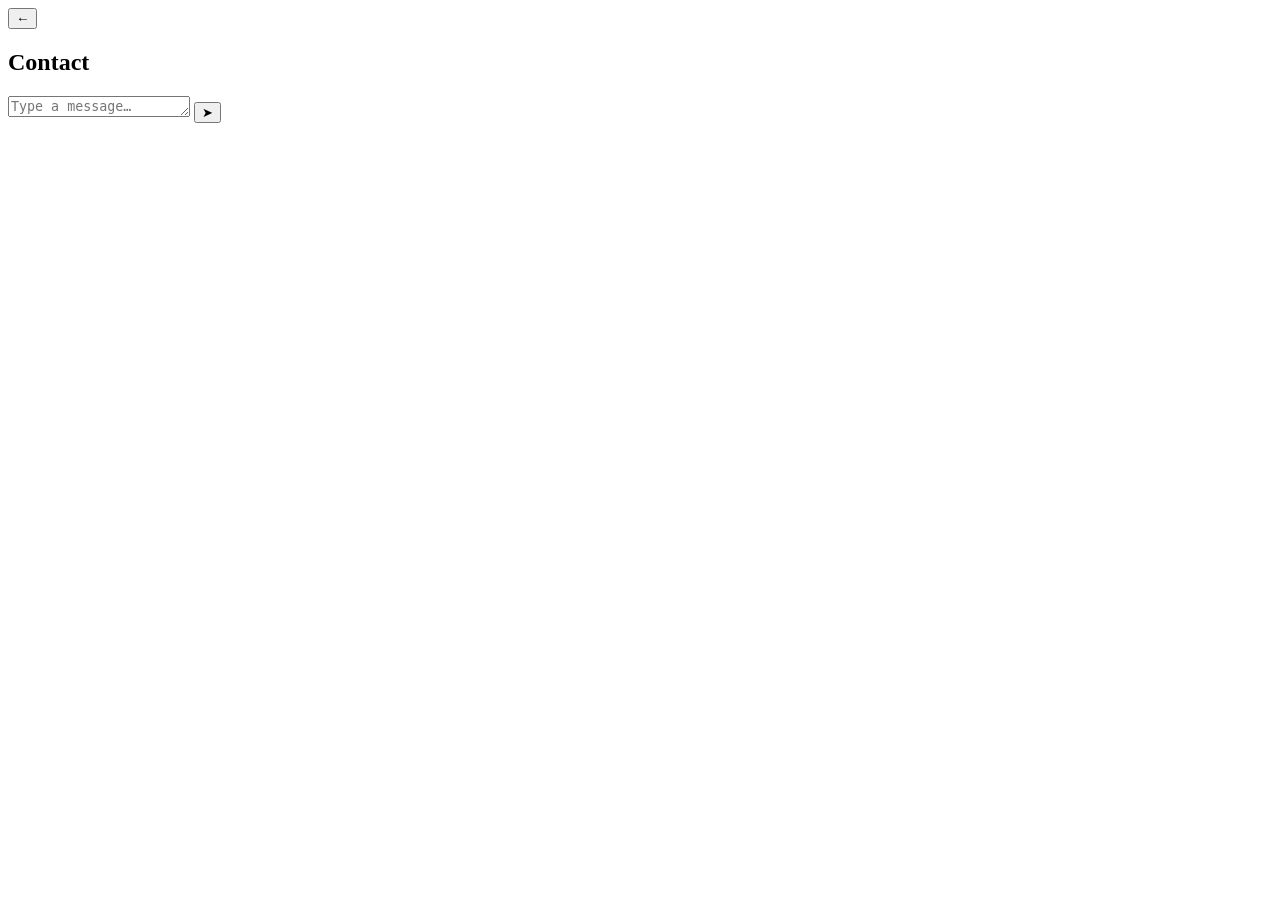
==== chat.html @ 70c84e62 "Add initial chat HTML structure" ====
<!DOCTYPE html>
<html lang="en">
<head>
  <meta charset="UTF-8" />
  <meta name="viewport" content="width=device-width, initial-scale=1.0"/>
  <meta name="theme-color" content="#0084ff" />
  <title>Chat – Fake Messenger</title>
  <link rel="stylesheet" href="chat.css" />
</head>
<body>
  <div class="chat-app">
    <header class="chat-header">
      <button id="backBtn" aria-label="Back to chats">←</button>
      <div class="header-info">
        <div class="header-avatar" id="headerAvatar"></div>
        <h2 id="chatName">Contact</h2>
      </div>
    </header>

    <main class="message-list" id="messageList"></main>

    <!-- Normal reply box (visible only when allowed) -->
    <div class="reply-box" id="replyBox">
      <textarea
        id="messageInput"
        placeholder="Type a message…"
        rows="1"
        aria-label="Message"
      ></textarea>
      <button id="sendBtn" aria-label="Send message">
        <span aria-hidden="true">➤</span>
      </button>
    </div>

    <!-- Non-reply notice (shown for MPESA, Safaricom, etc.) -->
    <div class="no-reply" id="noReplyNotice" style="display:none;">
      <p>Sender can't accept replies. Contact them directly.</p>
    </div>
  </div>

  <script src="chat.js"></script>
</body>
</html>
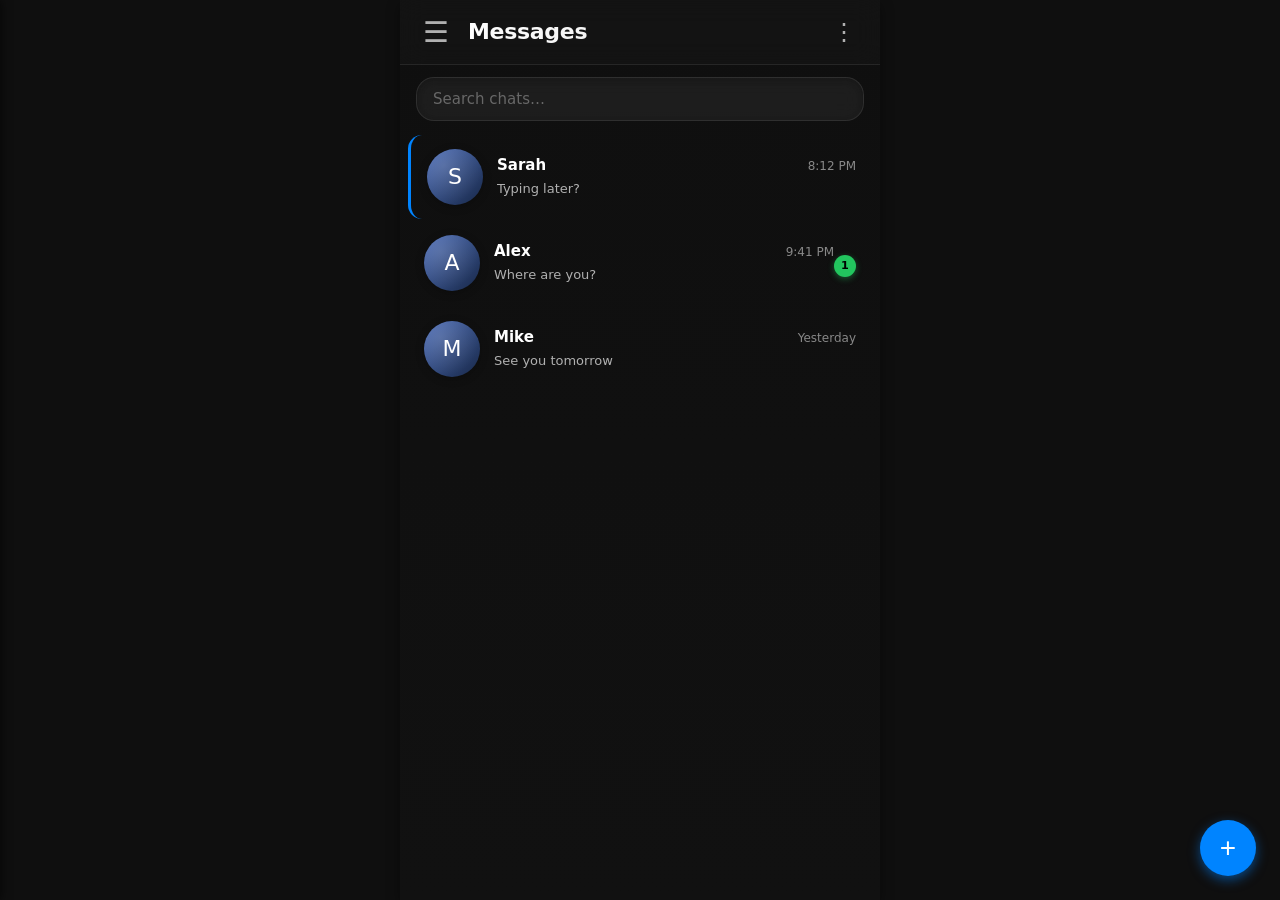
==== commit 58836a5a: "Update chat.html" ====
--- a/chat.html
+++ b/chat.html
@@ -36,6 +36,12 @@
     <div class="no-reply" id="noReplyNotice" style="display:none;">
       <p>Sender can't accept replies. Contact them directly.</p>
     </div>
+
+    <!-- Message context bar (hidden by default) -->
+    <div class="message-context-bar" id="messageContextBar">
+      <button id="deleteMessageBtn">🗑️ Delete message</button>
+    </div>
+    <div class="context-backdrop" id="contextBackdrop"></div>
   </div>
 
   <script src="chat.js"></script>
--- a/chat.css
+++ b/chat.css
@@ -0,0 +1,273 @@
+/* ========== CHAT PAGE (Dark Messenger Theme) ========== */
+*,
+*::before,
+*::after {
+  margin: 0;
+  padding: 0;
+  box-sizing: border-box;
+}
+
+:root {
+  --bg-primary: #0f0f0f;
+  --bg-secondary: #1c1c1c;
+  --bg-hover: #252525;
+  --border-color: rgba(255,255,255,0.08);
+  --text-primary: #ffffff;
+  --text-secondary: #b0b0b0;
+  --text-muted: #888888;
+  --accent: #0084ff;
+  --incoming-bg: #262628;
+  --outgoing-bg: #0084ff;
+  --radius-sm: 10px;
+  --radius-md: 16px;
+  --radius-lg: 20px;
+  --font-family: system-ui, -apple-system, 'Segoe UI', Roboto, Helvetica, Arial, sans-serif;
+}
+
+body {
+  background: var(--bg-primary);
+  color: var(--text-primary);
+  font-family: var(--font-family);
+  line-height: 1.4;
+  min-height: 100vh;
+  -webkit-font-smoothing: antialiased;
+}
+
+.chat-app {
+  max-width: 480px;
+  margin: 0 auto;
+  background: var(--bg-primary);
+  min-height: 100vh;
+  display: flex;
+  flex-direction: column;
+  box-shadow: 0 0 12px rgba(0,0,0,0.5);
+}
+
+/* --- Header --- */
+.chat-header {
+  display: flex;
+  align-items: center;
+  padding: 12px 16px;
+  background: rgba(255,255,255,0.02);
+  backdrop-filter: blur(12px);
+  -webkit-backdrop-filter: blur(12px);
+  border-bottom: 1px solid var(--border-color);
+  position: sticky;
+  top: 0;
+  z-index: 10;
+  gap: 12px;
+}
+
+#backBtn {
+  background: none;
+  border: none;
+  color: var(--accent);
+  font-size: 1.6rem;
+  cursor: pointer;
+  width: 40px;
+  height: 40px;
+  border-radius: 50%;
+  display: flex;
+  align-items: center;
+  justify-content: center;
+  transition: background 0.15s;
+}
+#backBtn:hover {
+  background: rgba(255,255,255,0.08);
+}
+
+.header-info {
+  display: flex;
+  align-items: center;
+  gap: 10px;
+  flex: 1;
+}
+
+.header-avatar {
+  width: 44px;
+  height: 44px;
+  border-radius: 50%;
+  background: linear-gradient(135deg, #4b6cb7, #182848);
+  display: flex;
+  align-items: center;
+  justify-content: center;
+  font-size: 18px;
+  font-weight: 600;
+  box-shadow: 0 2px 6px rgba(0,0,0,0.3);
+}
+
+#chatName {
+  font-size: 1.2rem;
+  font-weight: 600;
+  white-space: nowrap;
+  overflow: hidden;
+  text-overflow: ellipsis;
+}
+
+/* --- Messages --- */
+.message-list {
+  flex: 1;
+  padding: 16px 12px;
+  overflow-y: auto;
+  display: flex;
+  flex-direction: column;
+  gap: 4px;
+}
+
+.message-row {
+  display: flex;
+  margin-bottom: 8px;
+}
+
+.message-row.incoming {
+  justify-content: flex-start;
+}
+
+.message-row.outgoing {
+  justify-content: flex-end;
+}
+
+.message-bubble {
+  max-width: 80%;
+  padding: 10px 14px;
+  border-radius: var(--radius-lg);
+  position: relative;
+  word-wrap: break-word;
+}
+
+.message-row.incoming .message-bubble {
+  background: var(--incoming-bg);
+  border-bottom-left-radius: 4px;
+  color: #fff;
+}
+
+.message-row.outgoing .message-bubble {
+  background: var(--outgoing-bg);
+  border-bottom-right-radius: 4px;
+  color: #fff;
+}
+
+.message-text {
+  font-size: 0.95rem;
+  line-height: 1.4;
+}
+
+.message-meta {
+  display: flex;
+  justify-content: flex-end;
+  align-items: center;
+  gap: 4px;
+  margin-top: 2px;
+  font-size: 0.7rem;
+  color: rgba(255,255,255,0.7);
+}
+
+.message-time {
+  margin-right: 2px;
+}
+
+.message-state {
+  font-size: 0.75rem;
+}
+
+/* Delivery state icons */
+.state-sent::after {
+  content: "✓";
+}
+.state-delivered::after {
+  content: "✓✓";
+}
+.state-read::after {
+  content: "✓✓";
+  color: #34b7f1; /* blue double tick */
+}
+
+/* Empty / loading */
+.empty-chat {
+  text-align: center;
+  color: var(--text-muted);
+  margin-top: 40px;
+}
+
+/* --- Reply box --- */
+.reply-box {
+  padding: 12px 16px;
+  background: #1c1c1c;
+  display: flex;
+  align-items: flex-end;
+  gap: 8px;
+  border-top: 1px solid var(--border-color);
+}
+
+.reply-box textarea {
+  flex: 1;
+  padding: 10px 14px;
+  border-radius: 24px;
+  background: rgba(255,255,255,0.08);
+  border: 1px solid transparent;
+  color: white;
+  font-family: inherit;
+  font-size: 0.95rem;
+  resize: none;
+  outline: none;
+  max-height: 120px;
+  transition: border-color 0.15s;
+}
+.reply-box textarea:focus {
+  border-color: var(--accent);
+  background: rgba(255,255,255,0.12);
+}
+
+#sendBtn {
+  width: 46px;
+  height: 46px;
+  border-radius: 50%;
+  background: var(--accent);
+  border: none;
+  color: white;
+  font-size: 1.3rem;
+  display: flex;
+  align-items: center;
+  justify-content: center;
+  cursor: pointer;
+  transition: transform 0.15s, background 0.15s;
+  flex-shrink: 0;
+}
+#sendBtn:hover {
+  background: #1a8dff;
+  transform: scale(1.05);
+}
+#sendBtn:active {
+  transform: scale(0.95);
+}
+
+/* --- No-reply notice --- */
+.no-reply {
+  padding: 20px;
+  text-align: center;
+  background: #1c1c1c;
+  border-top: 1px solid var(--border-color);
+  color: var(--text-secondary);
+  font-style: italic;
+  font-size: 0.9rem;
+}
+
+/* ========== Focus ========== */
+#backBtn:focus-visible,
+#sendBtn:focus-visible,
+textarea:focus-visible {
+  outline: 2px solid var(--accent);
+  outline-offset: 2px;
+}
+
+/* ========== Scrollbar ========== */
+.message-list::-webkit-scrollbar {
+  width: 4px;
+}
+.message-list::-webkit-scrollbar-track {
+  background: transparent;
+}
+.message-list::-webkit-scrollbar-thumb {
+  background: rgba(255,255,255,0.15);
+  border-radius: 4px;
+}
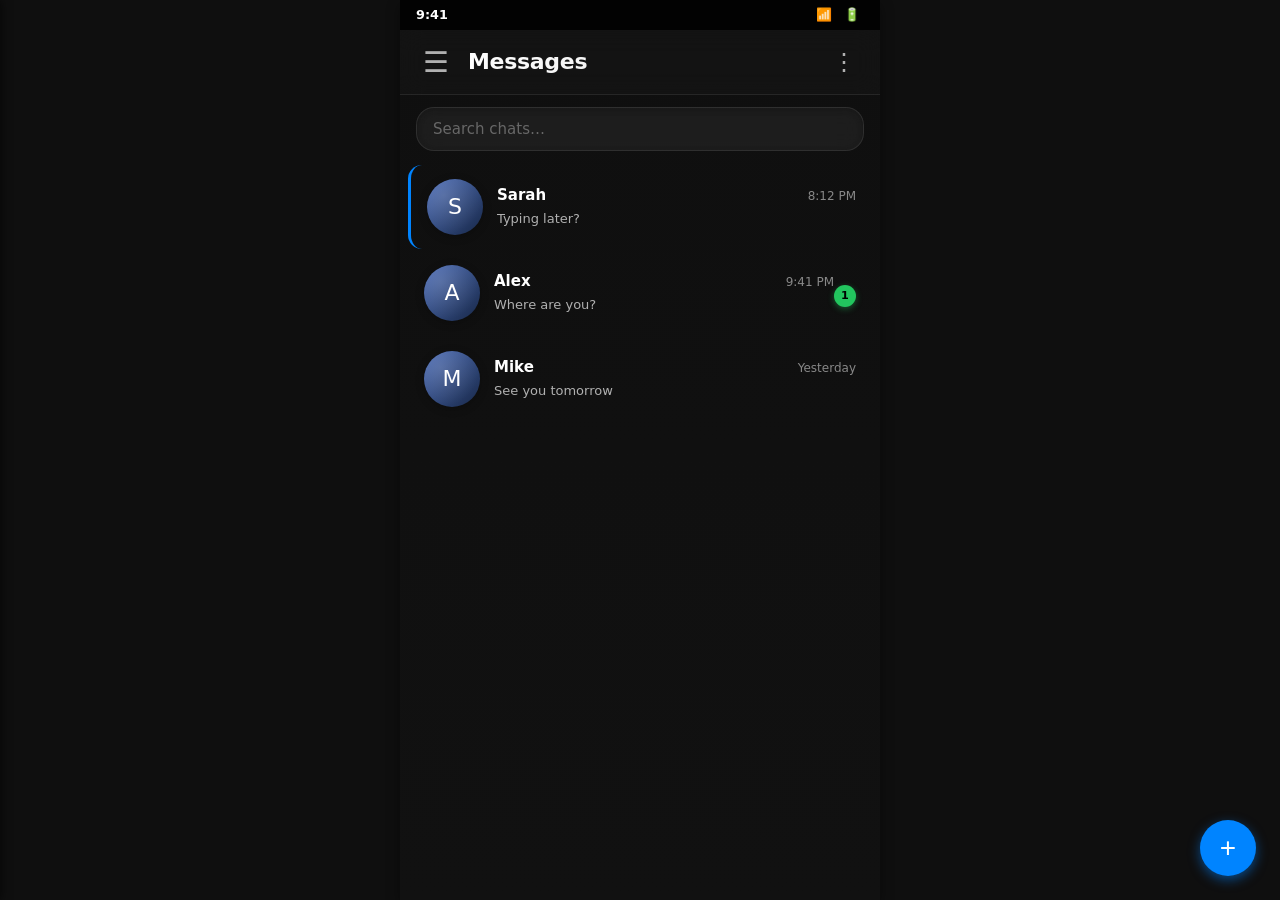
==== commit a1b2bc21: "Update chat.html" ====
--- a/chat.html
+++ b/chat.html
@@ -2,20 +2,28 @@
 <html lang="en">
 <head>
   <meta charset="UTF-8" />
-  <meta name="viewport" content="width=device-width, initial-scale=1.0"/>
+  <meta name="viewport" content="width=device-width, initial-scale=1.0, viewport-fit=cover"/>
   <meta name="theme-color" content="#0084ff" />
   <title>Chat – Fake Messenger</title>
   <link rel="stylesheet" href="chat.css" />
 </head>
 <body>
   <div class="chat-app">
-    <header class="chat-header">
-      <button id="backBtn" aria-label="Back to chats">←</button>
-      <div class="header-info">
-        <div class="header-avatar" id="headerAvatar"></div>
-        <h2 id="chatName">Contact</h2>
+
+    <!-- Sticky header group (status bar + chat header) -->
+    <div class="app-header">
+      <div class="status-bar">
+        <span class="status-time">9:41</span>
+        <span class="status-icons">📶 🔋</span>
       </div>
-    </header>
+      <header class="chat-header">
+        <button id="backBtn" aria-label="Back to chats">←</button>
+        <div class="header-info">
+          <div class="header-avatar" id="headerAvatar"></div>
+          <h2 id="chatName">Contact</h2>
+        </div>
+      </header>
+    </div>
 
     <main class="message-list" id="messageList"></main>
 
--- a/chat.css
+++ b/chat.css
@@ -24,12 +24,17 @@
   --font-family: system-ui, -apple-system, 'Segoe UI', Roboto, Helvetica, Arial, sans-serif;
 }
 
+html, body {
+  height: 100%;
+  margin: 0;
+  overflow: hidden;   /* disable body scroll */
+}
+
 body {
   background: var(--bg-primary);
   color: var(--text-primary);
   font-family: var(--font-family);
   line-height: 1.4;
-  min-height: 100vh;
   -webkit-font-smoothing: antialiased;
 }
 
@@ -37,25 +42,32 @@
   max-width: 480px;
   margin: 0 auto;
   background: var(--bg-primary);
-  min-height: 100vh;
+  height: 100%;
   display: flex;
   flex-direction: column;
   box-shadow: 0 0 12px rgba(0,0,0,0.5);
+  position: relative;
 }
 
 /* --- Header --- */
 .chat-header {
   display: flex;
   align-items: center;
-  padding: 12px 16px;
+
+  padding-top: calc(env(safe-area-inset-top, 0px) + 12px);
+  padding-right: 16px;
+  padding-bottom: 12px;
+  padding-left: 16px;
+
   background: rgba(255,255,255,0.02);
   backdrop-filter: blur(12px);
   -webkit-backdrop-filter: blur(12px);
+
   border-bottom: 1px solid var(--border-color);
-  position: sticky;
-  top: 0;
+
   z-index: 10;
   gap: 12px;
+  flex-shrink: 0;
 }
 
 #backBtn {
@@ -96,6 +108,17 @@
   box-shadow: 0 2px 6px rgba(0,0,0,0.3);
 }
 
+/* Organization avatar in header */
+.header-avatar.organization {
+  background: #2196F3;  /* fallback, overridden inline */
+  font-size: 20px;
+  font-weight: normal;
+}
+
+.org-icon {
+  font-size: 22px;
+}
+
 #chatName {
   font-size: 1.2rem;
   font-weight: 600;
@@ -107,8 +130,8 @@
 /* --- Messages --- */
 .message-list {
   flex: 1;
+  overflow-y: auto;
   padding: 16px 12px;
-  overflow-y: auto;
   display: flex;
   flex-direction: column;
   gap: 4px;
@@ -133,6 +156,8 @@
   border-radius: var(--radius-lg);
   position: relative;
   word-wrap: break-word;
+  cursor: pointer;
+  user-select: none;
 }
 
 .message-row.incoming .message-bubble {
@@ -170,7 +195,6 @@
   font-size: 0.75rem;
 }
 
-/* Delivery state icons */
 .state-sent::after {
   content: "✓";
 }
@@ -179,7 +203,7 @@
 }
 .state-read::after {
   content: "✓✓";
-  color: #34b7f1; /* blue double tick */
+  color: #34b7f1;
 }
 
 /* Empty / loading */
@@ -197,6 +221,7 @@
   align-items: flex-end;
   gap: 8px;
   border-top: 1px solid var(--border-color);
+  flex-shrink: 0;
 }
 
 .reply-box textarea {
@@ -250,6 +275,58 @@
   color: var(--text-secondary);
   font-style: italic;
   font-size: 0.9rem;
+  flex-shrink: 0;
+}
+
+/* ========== Message context bar (for long press) ========== */
+.message-context-bar {
+  position: fixed;
+  bottom: -100px;
+  left: 0;
+  right: 0;
+  max-width: 480px;
+  margin: 0 auto;
+  background: #1d1d1d;
+  border-radius: 24px 24px 0 0;
+  padding: 16px;
+  display: flex;
+  flex-direction: column;
+  gap: 10px;
+  z-index: 70;
+  transition: bottom 0.25s ease;
+}
+
+.message-context-bar.active {
+  bottom: 0;
+}
+
+.message-context-bar button {
+  background: rgba(255,255,255,0.06);
+  border: none;
+  color: white;
+  padding: 16px;
+  border-radius: 14px;
+  text-align: left;
+  font-size: 15px;
+  cursor: pointer;
+}
+.message-context-bar button:hover {
+  background: rgba(255,255,255,0.12);
+}
+
+/* Backdrop for context bar */
+.context-backdrop {
+  position: fixed;
+  inset: 0;
+  background: rgba(0,0,0,0.5);
+  z-index: 60;
+  opacity: 0;
+  pointer-events: none;
+  transition: opacity 0.2s;
+}
+.context-backdrop.visible {
+  opacity: 1;
+  pointer-events: auto;
 }
 
 /* ========== Focus ========== */
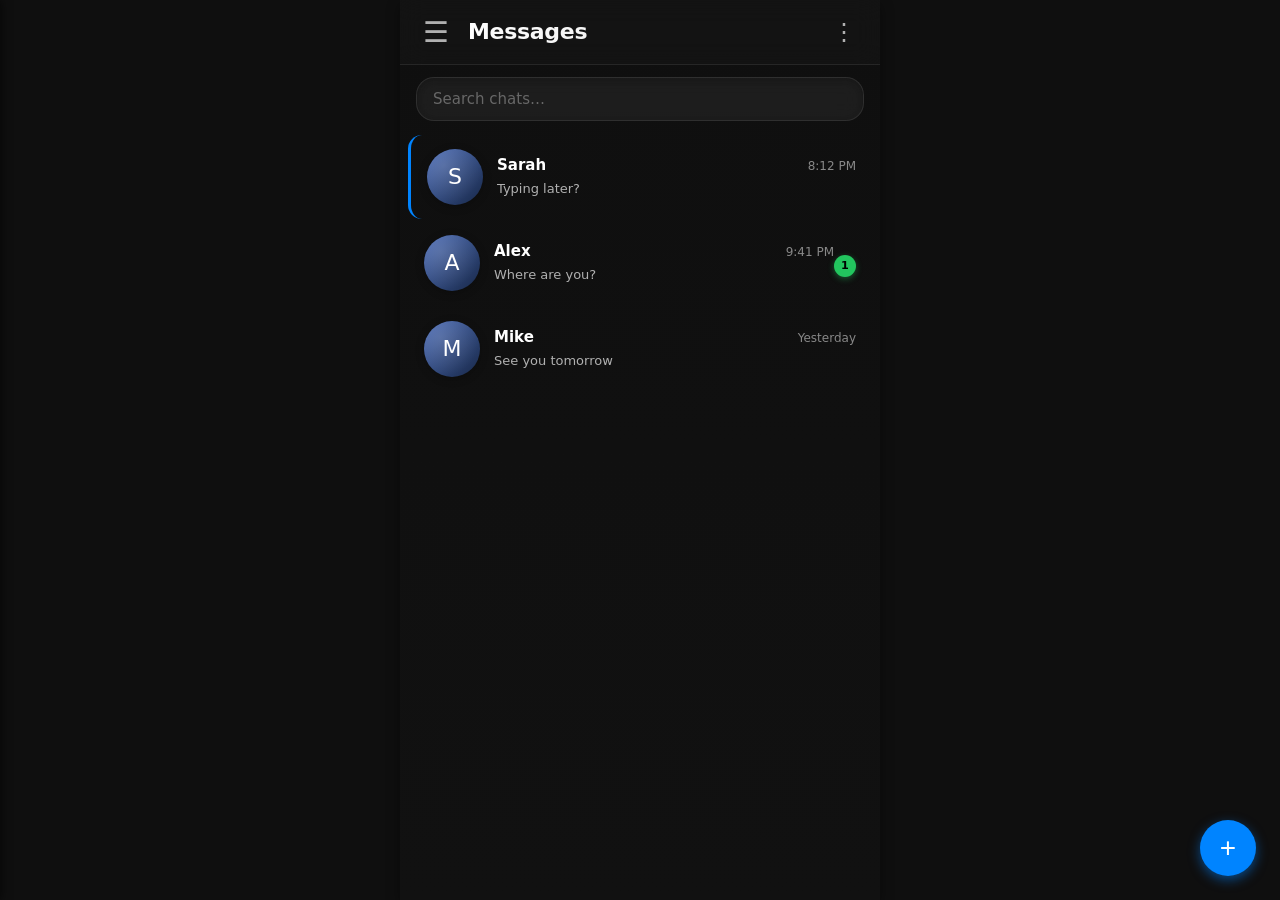
==== commit de2d1c9d: "Refactor chat header structure in chat.html Removed redundant header markup and simplified the chat " ====
--- a/chat.html
+++ b/chat.html
@@ -9,21 +9,13 @@
 </head>
 <body>
   <div class="chat-app">
-
-    <!-- Sticky header group (status bar + chat header) -->
-    <div class="app-header">
-      <div class="status-bar">
-        <span class="status-time">9:41</span>
-        <span class="status-icons">📶 🔋</span>
+    <header class="chat-header">
+      <button id="backBtn" aria-label="Back to chats">←</button>
+      <div class="header-info">
+        <div class="header-avatar" id="headerAvatar"></div>
+        <h2 id="chatName">Contact</h2>
       </div>
-      <header class="chat-header">
-        <button id="backBtn" aria-label="Back to chats">←</button>
-        <div class="header-info">
-          <div class="header-avatar" id="headerAvatar"></div>
-          <h2 id="chatName">Contact</h2>
-        </div>
-      </header>
-    </div>
+    </header>
 
     <main class="message-list" id="messageList"></main>
 
--- a/chat.css
+++ b/chat.css
@@ -27,7 +27,7 @@
 html, body {
   height: 100%;
   margin: 0;
-  overflow: hidden;   /* disable body scroll */
+  overflow: hidden;
 }
 
 body {
@@ -49,23 +49,46 @@
   position: relative;
 }
 
+/* ---------- Sticky header group ---------- */
+.app-header {
+  position: sticky;
+  top: 0;
+  z-index: 20;
+  background: transparent;
+  flex-shrink: 0;
+}
+
+/* ---------- Status Bar ---------- */
+.status-bar {
+  display: flex;
+  justify-content: space-between;
+  align-items: center;
+  padding: 6px 16px;
+  padding-top: calc(6px + env(safe-area-inset-top, 0px));
+  background: rgba(0, 0, 0, 0.85);
+  backdrop-filter: blur(10px);
+  -webkit-backdrop-filter: blur(10px);
+  font-size: 0.8rem;
+  color: #ffffff;
+}
+
+.status-time {
+  font-weight: 600;
+}
+
+.status-icons {
+  letter-spacing: 4px;
+}
+
 /* --- Header --- */
 .chat-header {
   display: flex;
   align-items: center;
-
-  padding-top: calc(env(safe-area-inset-top, 0px) + 12px);
-  padding-right: 16px;
-  padding-bottom: 12px;
-  padding-left: 16px;
-
+  padding: 12px 16px;
   background: rgba(255,255,255,0.02);
   backdrop-filter: blur(12px);
   -webkit-backdrop-filter: blur(12px);
-
   border-bottom: 1px solid var(--border-color);
-
-  z-index: 10;
   gap: 12px;
   flex-shrink: 0;
 }
@@ -110,7 +133,7 @@
 
 /* Organization avatar in header */
 .header-avatar.organization {
-  background: #2196F3;  /* fallback, overridden inline */
+  background: #2196F3;
   font-size: 20px;
   font-weight: normal;
 }
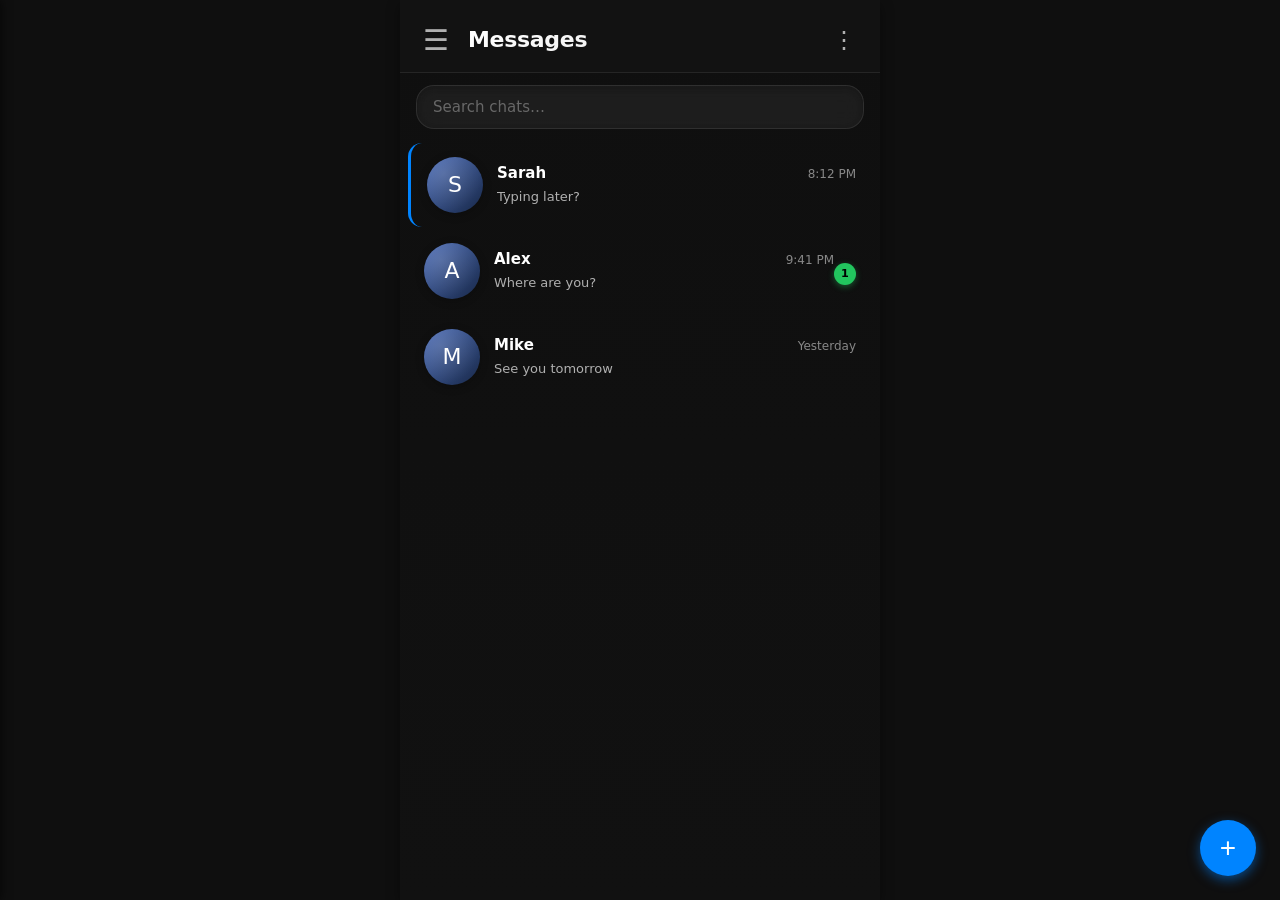
==== commit f3916563: "Add meta tags and button for chat options" ====
--- a/chat.html
+++ b/chat.html
@@ -3,8 +3,13 @@
 <head>
   <meta charset="UTF-8" />
   <meta name="viewport" content="width=device-width, initial-scale=1.0, viewport-fit=cover"/>
-  <meta name="theme-color" content="#0084ff" />
+  <meta name="apple-mobile-web-app-capable" content="yes" />
+  <meta name="apple-mobile-web-app-status-bar-style" content="default" />
+  <meta name="mobile-web-app-capable" content="yes" />
+  <meta name="theme-color" content="#0f0f0f" />
   <title>Chat – Fake Messenger</title>
+  <link rel="icon" type="image/svg+xml" href="data:image/svg+xml,<svg xmlns='http://www.w3.org/2000/svg' viewBox='0 0 100 100'><text y='.9em' font-size='90'>💬</text></svg>" />
+  <link rel="manifest" href="manifest.json" />
   <link rel="stylesheet" href="chat.css" />
 </head>
 <body>
@@ -15,6 +20,9 @@
         <div class="header-avatar" id="headerAvatar"></div>
         <h2 id="chatName">Contact</h2>
       </div>
+      <button id="chatMoreBtn" class="chat-more-btn" aria-label="More options">
+        <span aria-hidden="true">⋮</span>
+      </button>
     </header>
 
     <main class="message-list" id="messageList"></main>
--- a/chat.css
+++ b/chat.css
@@ -49,46 +49,23 @@
   position: relative;
 }
 
-/* ---------- Sticky header group ---------- */
-.app-header {
-  position: sticky;
-  top: 0;
-  z-index: 20;
-  background: transparent;
-  flex-shrink: 0;
-}
-
-/* ---------- Status Bar ---------- */
-.status-bar {
-  display: flex;
-  justify-content: space-between;
-  align-items: center;
-  padding: 6px 16px;
-  padding-top: calc(6px + env(safe-area-inset-top, 0px));
-  background: rgba(0, 0, 0, 0.85);
-  backdrop-filter: blur(10px);
-  -webkit-backdrop-filter: blur(10px);
-  font-size: 0.8rem;
-  color: #ffffff;
-}
-
-.status-time {
-  font-weight: 600;
-}
-
-.status-icons {
-  letter-spacing: 4px;
-}
-
 /* --- Header --- */
 .chat-header {
   display: flex;
   align-items: center;
-  padding: 12px 16px;
+
+  padding-top: calc(env(safe-area-inset-top, 0px) + 12px);
+  padding-right: 16px;
+  padding-bottom: 12px;
+  padding-left: 16px;
+
   background: rgba(255,255,255,0.02);
   backdrop-filter: blur(12px);
   -webkit-backdrop-filter: blur(12px);
+
   border-bottom: 1px solid var(--border-color);
+
+  z-index: 10;
   gap: 12px;
   flex-shrink: 0;
 }
@@ -133,7 +110,7 @@
 
 /* Organization avatar in header */
 .header-avatar.organization {
-  background: #2196F3;
+  background: #2196F3;  /* fallback, overridden inline */
   font-size: 20px;
   font-weight: normal;
 }
